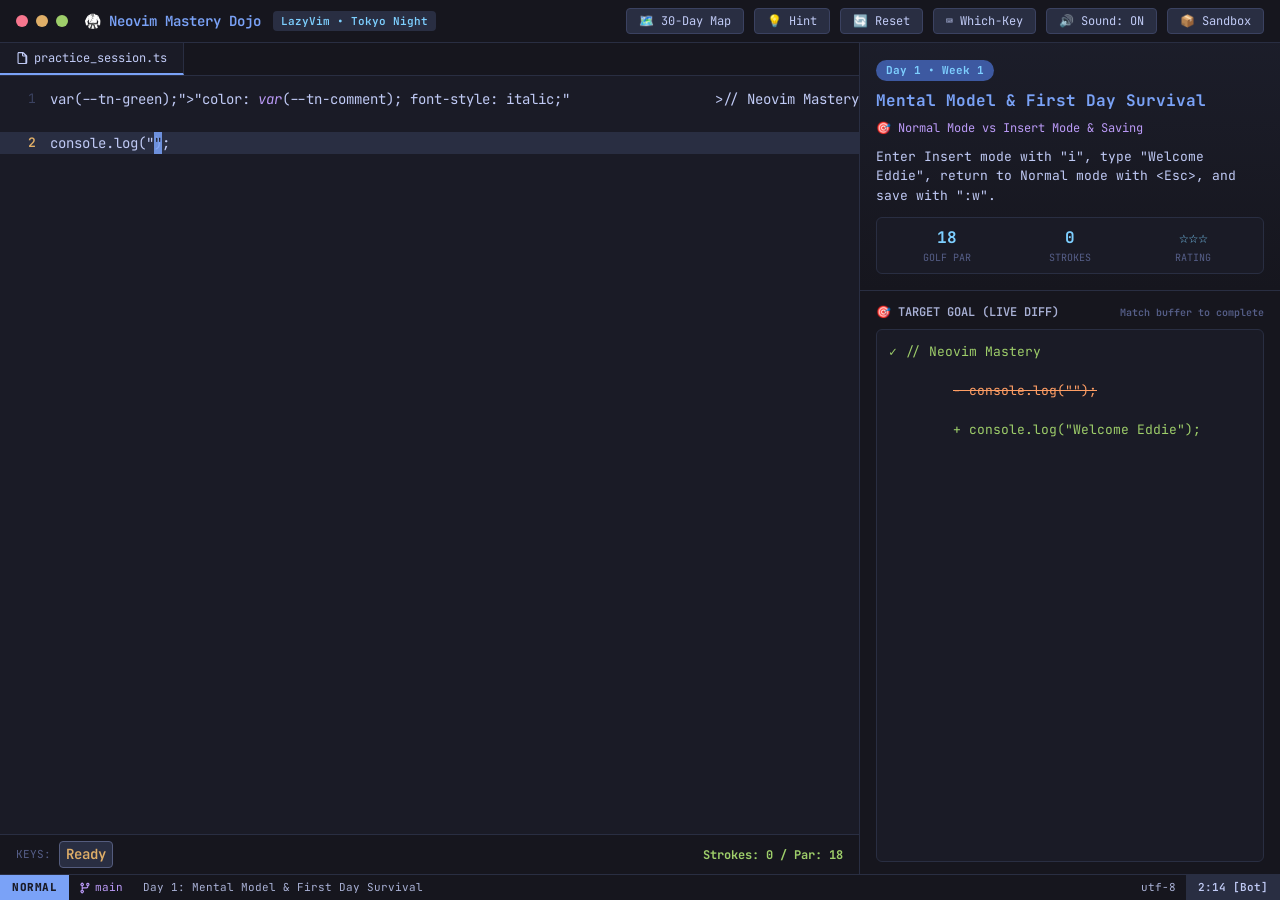
==== index.html @ ab4f4072 "feat(game): assemble main application, state persistence, HTML interface, and launcher" ====
<!DOCTYPE html>
<html lang="en">
<head>
  <meta charset="UTF-8">
  <meta http-equiv="refresh" content="0; url=./game/">
  <title>Neovim Mastery: The 30-Day Dojo</title>
  <script>
    window.location.href = './game/';
  </script>
</head>
<body style="background-color: #1a1b26; color: #7aa2f7; font-family: monospace; display: flex; align-items: center; justify-content: center; height: 100vh; margin: 0;">
  <p>Launching Neovim Mastery Game... If not redirected, <a href="./game/" style="color: #bb9af7;">click here to enter the Dojo</a>.</p>
</body>
</html>
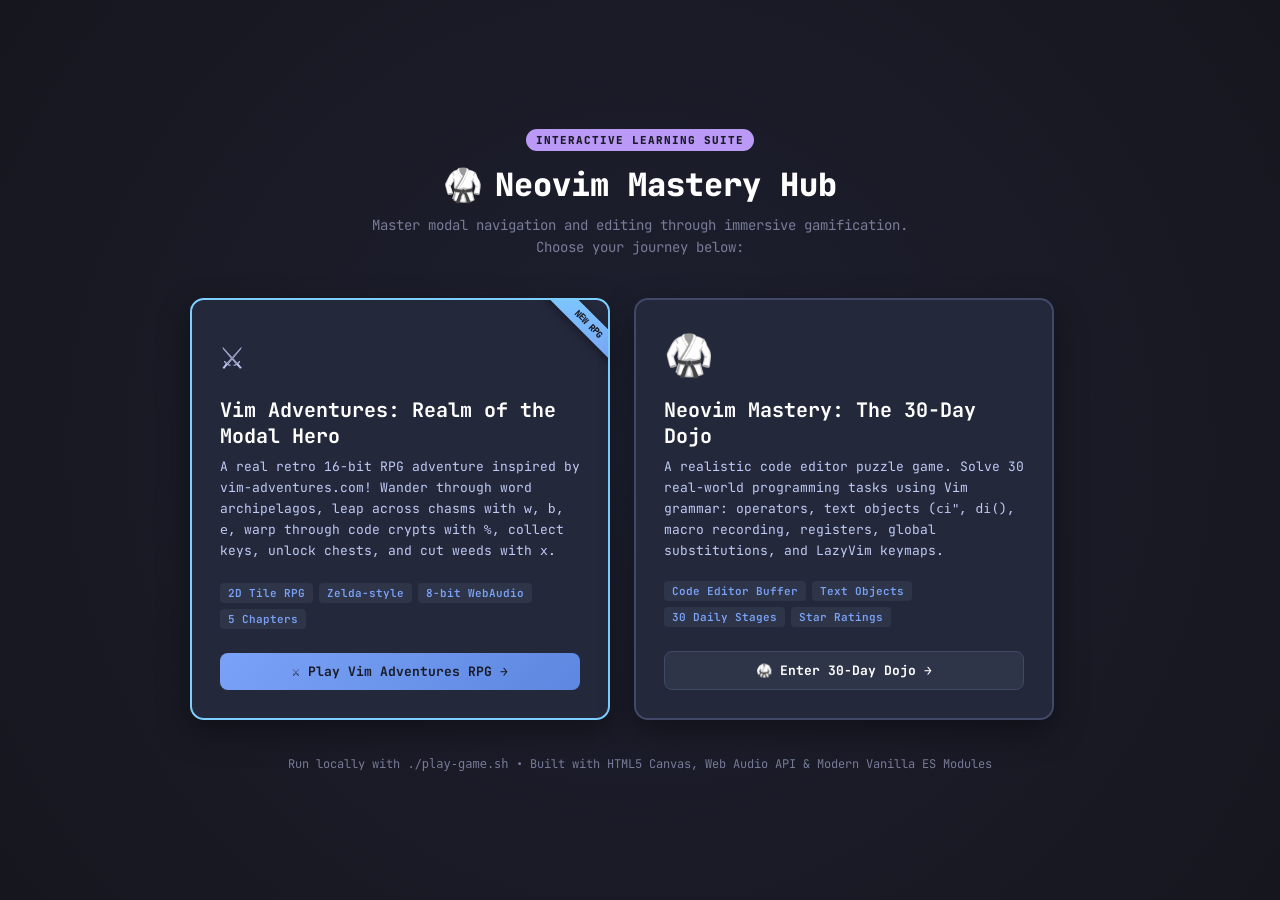
==== commit 02e2d35c: "fix: deBUG onthe game" ====
--- a/index.html
+++ b/index.html
@@ -2,13 +2,244 @@
 <html lang="en">
 <head>
   <meta charset="UTF-8">
-  <meta http-equiv="refresh" content="0; url=./game/">
-  <title>Neovim Mastery: The 30-Day Dojo</title>
-  <script>
-    window.location.href = './game/';
-  </script>
+  <meta name="viewport" content="width=device-width, initial-scale=1.0">
+  <title>Neovim Mastery: Game Hub</title>
+  <link rel="preconnect" href="https://fonts.googleapis.com">
+  <link rel="preconnect" href="https://fonts.gstatic.com" crossorigin>
+  <link href="https://fonts.googleapis.com/css2?family=JetBrains+Mono:wght@400;600;700;800&display=swap" rel="stylesheet">
+  <style>
+    :root {
+      --bg-dark: #1a1b26;
+      --bg-card: #24283b;
+      --bg-hover: #2f3549;
+      --border-color: #414868;
+      --fg: #c0caf5;
+      --fg-dim: #787c99;
+      --tn-blue: #7aa2f7;
+      --tn-cyan: #7dcfff;
+      --tn-green: #9ece6a;
+      --tn-orange: #ff9e64;
+      --tn-purple: #bb9af7;
+      --tn-yellow: #e0af68;
+      --font-mono: 'JetBrains Mono', monospace;
+    }
+
+    * {
+      box-sizing: border-box;
+      margin: 0;
+      padding: 0;
+    }
+
+    body {
+      background: radial-gradient(circle at center, #1e2030 0%, #16161e 100%);
+      color: var(--fg);
+      font-family: var(--font-mono);
+      min-height: 100vh;
+      display: flex;
+      flex-direction: column;
+      align-items: center;
+      justify-content: center;
+      padding: 24px;
+    }
+
+    .hub-header {
+      text-align: center;
+      margin-bottom: 40px;
+    }
+
+    .hub-badge {
+      display: inline-block;
+      background: var(--tn-purple);
+      color: var(--bg-dark);
+      font-weight: 800;
+      font-size: 11px;
+      padding: 4px 10px;
+      border-radius: 20px;
+      margin-bottom: 12px;
+      text-transform: uppercase;
+      letter-spacing: 1px;
+    }
+
+    .hub-title {
+      font-size: 32px;
+      font-weight: 800;
+      color: #fff;
+      margin-bottom: 8px;
+      display: flex;
+      align-items: center;
+      justify-content: center;
+      gap: 12px;
+    }
+
+    .hub-subtitle {
+      font-size: 14px;
+      color: var(--fg-dim);
+      max-width: 580px;
+      line-height: 1.6;
+    }
+
+    .games-grid {
+      display: grid;
+      grid-template-columns: repeat(auto-fit, minmax(320px, 420px));
+      gap: 24px;
+      width: 100%;
+      max-width: 900px;
+    }
+
+    .game-card {
+      background: var(--bg-card);
+      border: 2px solid var(--border-color);
+      border-radius: 14px;
+      padding: 28px;
+      display: flex;
+      flex-direction: column;
+      justify-content: space-between;
+      transition: all 0.25s ease;
+      text-decoration: none;
+      color: inherit;
+      position: relative;
+      overflow: hidden;
+      box-shadow: 0 12px 32px rgba(0, 0, 0, 0.4);
+    }
+
+    .game-card:hover {
+      border-color: var(--tn-blue);
+      transform: translateY(-4px);
+      box-shadow: 0 16px 40px rgba(122, 162, 247, 0.2);
+    }
+
+    .game-card.featured {
+      border-color: var(--tn-cyan);
+    }
+
+    .game-card.featured::before {
+      content: 'NEW RPG';
+      position: absolute;
+      top: 14px;
+      right: -32px;
+      background: linear-gradient(135deg, var(--tn-cyan), var(--tn-blue));
+      color: var(--bg-dark);
+      font-size: 9px;
+      font-weight: 800;
+      padding: 4px 34px;
+      transform: rotate(45deg);
+      box-shadow: 0 2px 8px rgba(0,0,0,0.4);
+    }
+
+    .card-icon {
+      font-size: 40px;
+      margin-bottom: 16px;
+    }
+
+    .card-title {
+      font-size: 20px;
+      font-weight: 700;
+      color: #fff;
+      margin-bottom: 8px;
+    }
+
+    .card-desc {
+      font-size: 13px;
+      line-height: 1.6;
+      color: var(--fg);
+      margin-bottom: 20px;
+      flex: 1;
+    }
+
+    .card-tags {
+      display: flex;
+      flex-wrap: wrap;
+      gap: 6px;
+      margin-bottom: 24px;
+    }
+
+    .card-tag {
+      font-size: 11px;
+      background: var(--bg-hover);
+      color: var(--tn-blue);
+      padding: 3px 8px;
+      border-radius: 4px;
+      font-weight: 600;
+    }
+
+    .card-btn {
+      background: linear-gradient(135deg, var(--tn-blue) 0%, #5d87e0 100%);
+      color: var(--bg-dark);
+      font-family: var(--font-mono);
+      font-size: 13px;
+      font-weight: 700;
+      padding: 10px 18px;
+      border-radius: 8px;
+      text-align: center;
+      transition: all 0.2s;
+      border: none;
+      cursor: pointer;
+    }
+
+    .game-card:hover .card-btn {
+      filter: brightness(1.1);
+    }
+
+    .footer-note {
+      margin-top: 36px;
+      font-size: 12px;
+      color: var(--fg-dim);
+    }
+  </style>
 </head>
-<body style="background-color: #1a1b26; color: #7aa2f7; font-family: monospace; display: flex; align-items: center; justify-content: center; height: 100vh; margin: 0;">
-  <p>Launching Neovim Mastery Game... If not redirected, <a href="./game/" style="color: #bb9af7;">click here to enter the Dojo</a>.</p>
+<body>
+  <header class="hub-header">
+    <div class="hub-badge">Interactive Learning Suite</div>
+    <h1 class="hub-title"><span>🥋</span> Neovim Mastery Hub</h1>
+    <p class="hub-subtitle">
+      Master modal navigation and editing through immersive gamification. Choose your journey below:
+    </p>
+  </header>
+
+  <main class="games-grid">
+    <!-- Game 1: Vim Adventures RPG -->
+    <a href="./adventure/" class="game-card featured">
+      <div>
+        <div class="card-icon">⚔️</div>
+        <h2 class="card-title">Vim Adventures: Realm of the Modal Hero</h2>
+        <p class="card-desc">
+          A real retro 16-bit RPG adventure inspired by vim-adventures.com! Wander through word archipelagos, leap across chasms with <code>w</code>, <code>b</code>, <code>e</code>, warp through code crypts with <code>%</code>, collect keys, unlock chests, and cut weeds with <code>x</code>.
+        </p>
+      </div>
+      <div>
+        <div class="card-tags">
+          <span class="card-tag">2D Tile RPG</span>
+          <span class="card-tag">Zelda-style</span>
+          <span class="card-tag">8-bit WebAudio</span>
+          <span class="card-tag">5 Chapters</span>
+        </div>
+        <div class="card-btn">⚔️ Play Vim Adventures RPG &rarr;</div>
+      </div>
+    </a>
+
+    <!-- Game 2: 30-Day Dojo -->
+    <a href="./game/" class="game-card">
+      <div>
+        <div class="card-icon">🥋</div>
+        <h2 class="card-title">Neovim Mastery: The 30-Day Dojo</h2>
+        <p class="card-desc">
+          A realistic code editor puzzle game. Solve 30 real-world programming tasks using Vim grammar: operators, text objects (<code>ci"</code>, <code>di(</code>), macro recording, registers, global substitutions, and LazyVim keymaps.
+        </p>
+      </div>
+      <div>
+        <div class="card-tags">
+          <span class="card-tag">Code Editor Buffer</span>
+          <span class="card-tag">Text Objects</span>
+          <span class="card-tag">30 Daily Stages</span>
+          <span class="card-tag">Star Ratings</span>
+        </div>
+        <div class="card-btn" style="background:var(--bg-hover); color:#fff; border:1px solid var(--border-color);">🥋 Enter 30-Day Dojo &rarr;</div>
+      </div>
+    </a>
+  </main>
+
+  <footer class="footer-note">
+    Run locally with <code>./play-game.sh</code> &bull; Built with HTML5 Canvas, Web Audio API &amp; Modern Vanilla ES Modules
+  </footer>
 </body>
 </html>
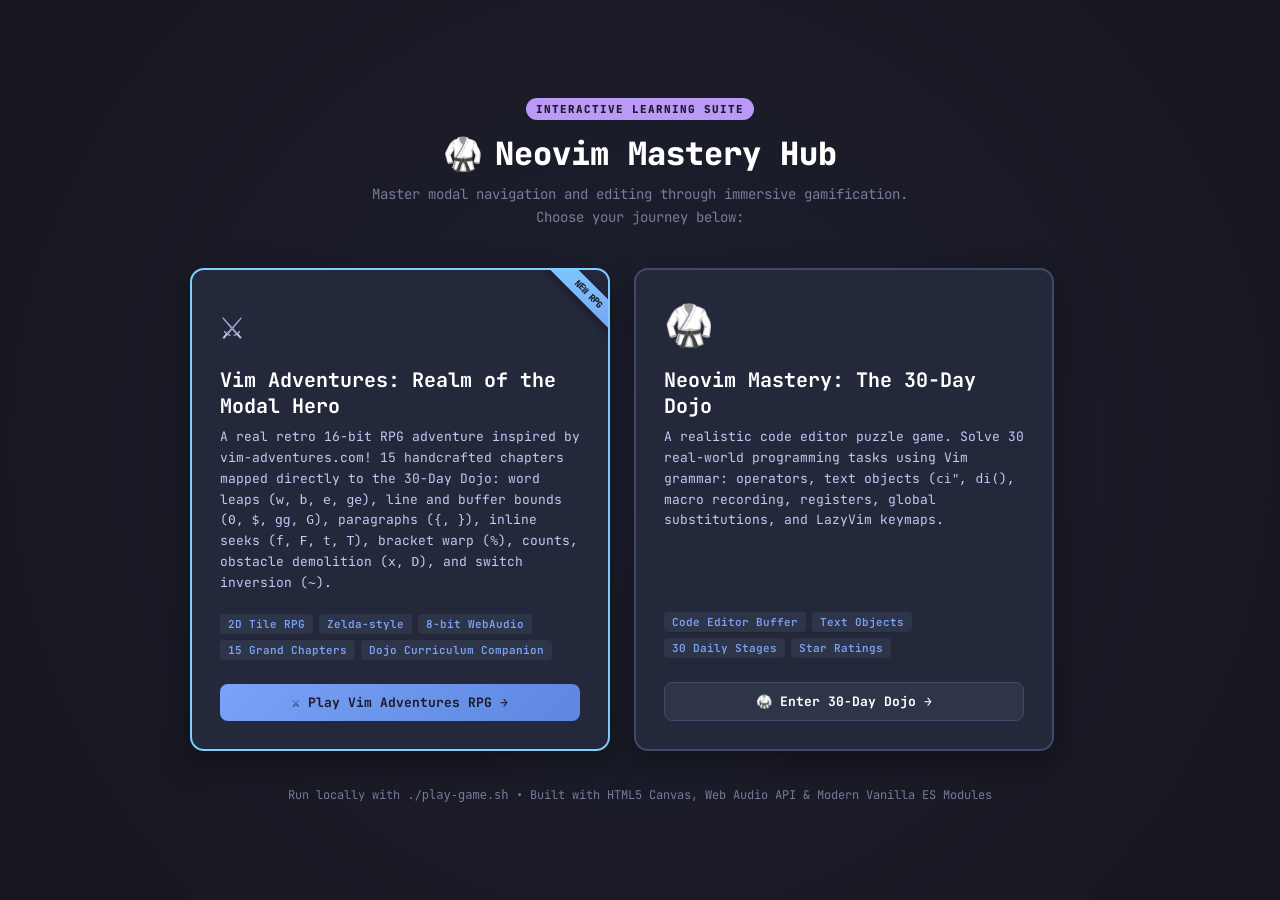
==== commit d1fee95a: "fix: remove some bugs on stage 5" ====
--- a/index.html
+++ b/index.html
@@ -203,7 +203,7 @@
         <div class="card-icon">⚔️</div>
         <h2 class="card-title">Vim Adventures: Realm of the Modal Hero</h2>
         <p class="card-desc">
-          A real retro 16-bit RPG adventure inspired by vim-adventures.com! Wander through word archipelagos, leap across chasms with <code>w</code>, <code>b</code>, <code>e</code>, warp through code crypts with <code>%</code>, collect keys, unlock chests, and cut weeds with <code>x</code>.
+          A real retro 16-bit RPG adventure inspired by vim-adventures.com! 15 handcrafted chapters mapped directly to the 30-Day Dojo: word leaps (<code>w, b, e, ge</code>), line and buffer bounds (<code>0, $, gg, G</code>), paragraphs (<code>{, }</code>), inline seeks (<code>f, F, t, T</code>), bracket warp (<code>%</code>), counts, obstacle demolition (<code>x, D</code>), and switch inversion (<code>~</code>).
         </p>
       </div>
       <div>
@@ -211,7 +211,8 @@
           <span class="card-tag">2D Tile RPG</span>
           <span class="card-tag">Zelda-style</span>
           <span class="card-tag">8-bit WebAudio</span>
-          <span class="card-tag">5 Chapters</span>
+          <span class="card-tag">15 Grand Chapters</span>
+          <span class="card-tag">Dojo Curriculum Companion</span>
         </div>
         <div class="card-btn">⚔️ Play Vim Adventures RPG &rarr;</div>
       </div>
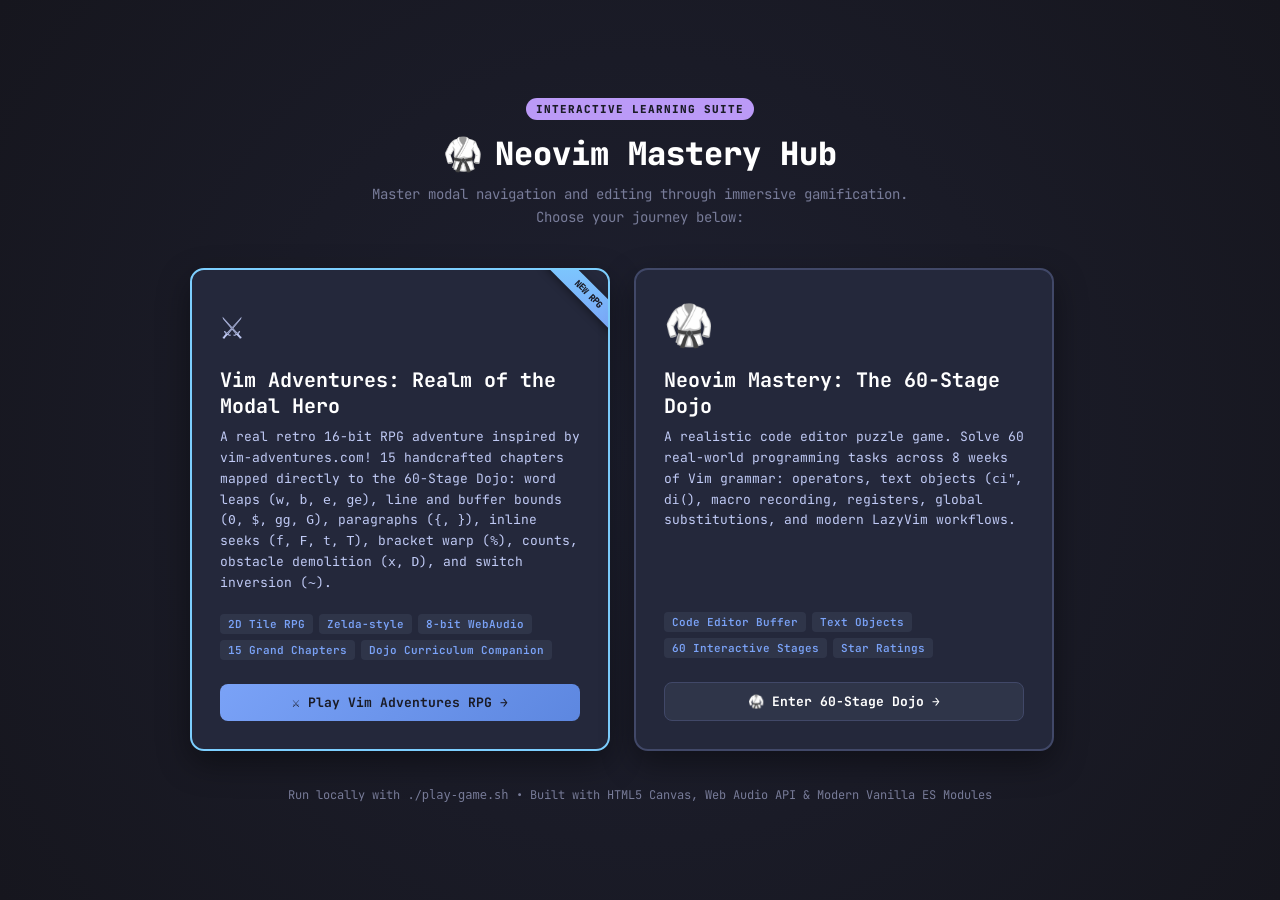
==== commit d17e4cf2: "refactor(dojo): update Dojo wording to 60 stages across UI, RPG, and docs" ====
--- a/index.html
+++ b/index.html
@@ -203,7 +203,7 @@
         <div class="card-icon">⚔️</div>
         <h2 class="card-title">Vim Adventures: Realm of the Modal Hero</h2>
         <p class="card-desc">
-          A real retro 16-bit RPG adventure inspired by vim-adventures.com! 15 handcrafted chapters mapped directly to the 30-Day Dojo: word leaps (<code>w, b, e, ge</code>), line and buffer bounds (<code>0, $, gg, G</code>), paragraphs (<code>{, }</code>), inline seeks (<code>f, F, t, T</code>), bracket warp (<code>%</code>), counts, obstacle demolition (<code>x, D</code>), and switch inversion (<code>~</code>).
+          A real retro 16-bit RPG adventure inspired by vim-adventures.com! 15 handcrafted chapters mapped directly to the 60-Stage Dojo: word leaps (<code>w, b, e, ge</code>), line and buffer bounds (<code>0, $, gg, G</code>), paragraphs (<code>{, }</code>), inline seeks (<code>f, F, t, T</code>), bracket warp (<code>%</code>), counts, obstacle demolition (<code>x, D</code>), and switch inversion (<code>~</code>).
         </p>
       </div>
       <div>
@@ -218,23 +218,23 @@
       </div>
     </a>
 
-    <!-- Game 2: 30-Day Dojo -->
+    <!-- Game 2: 60-Stage Dojo -->
     <a href="./game/" class="game-card">
       <div>
         <div class="card-icon">🥋</div>
-        <h2 class="card-title">Neovim Mastery: The 30-Day Dojo</h2>
+        <h2 class="card-title">Neovim Mastery: The 60-Stage Dojo</h2>
         <p class="card-desc">
-          A realistic code editor puzzle game. Solve 30 real-world programming tasks using Vim grammar: operators, text objects (<code>ci"</code>, <code>di(</code>), macro recording, registers, global substitutions, and LazyVim keymaps.
+          A realistic code editor puzzle game. Solve 60 real-world programming tasks across 8 weeks of Vim grammar: operators, text objects (<code>ci"</code>, <code>di(</code>), macro recording, registers, global substitutions, and modern LazyVim workflows.
         </p>
       </div>
       <div>
         <div class="card-tags">
           <span class="card-tag">Code Editor Buffer</span>
           <span class="card-tag">Text Objects</span>
-          <span class="card-tag">30 Daily Stages</span>
+          <span class="card-tag">60 Interactive Stages</span>
           <span class="card-tag">Star Ratings</span>
         </div>
-        <div class="card-btn" style="background:var(--bg-hover); color:#fff; border:1px solid var(--border-color);">🥋 Enter 30-Day Dojo &rarr;</div>
+        <div class="card-btn" style="background:var(--bg-hover); color:#fff; border:1px solid var(--border-color);">🥋 Enter 60-Stage Dojo &rarr;</div>
       </div>
     </a>
   </main>
